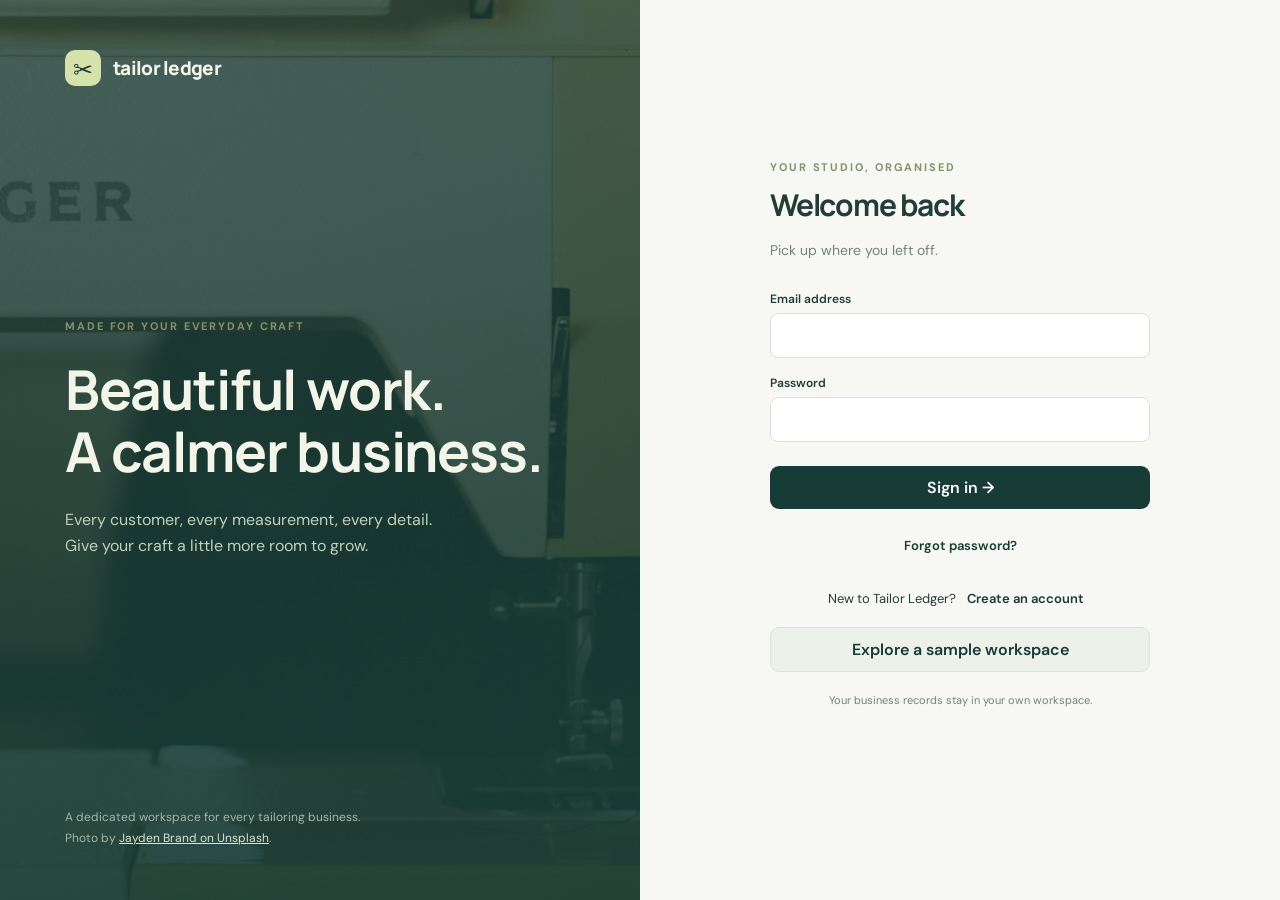
==== index.html @ 87aea22a "Initial commit" ====
<!doctype html>
<html lang="en"><head><meta charset="UTF-8"><meta name="viewport" content="width=device-width,initial-scale=1"><meta name="theme-color" content="#173b35"><meta name="description" content="A calmer workspace for your tailoring business. Manage customers, measurements and orders with Tailor Ledger."><title>Tailor Ledger · Your craft, organised</title><link rel="stylesheet" href="style.css"><link rel="stylesheet" href="features.css"></head><body><div id="app"><div class="loading">Opening your workspace…</div></div><div id="notice" role="status" aria-live="polite"></div><dialog id="dialog"></dialog><script type="module" src="app.js"></script></body></html>
---- style.css ----
@import url('https://fonts.googleapis.com/css2?family=DM+Sans:wght@400;500;600;700&family=Manrope:wght@400;500;600;700;800&display=swap');
:root{font-family:'DM Sans',sans-serif;color:#233c36;background:#f7f8f4;font-synthesis:none;--green:#173b35;--muted:#74817b;--line:#e2e7df}*{box-sizing:border-box}body{margin:0}button,input,select,textarea{font:inherit}button,a,input,select,textarea{outline-offset:4px}button{cursor:pointer}button:disabled{opacity:.55;cursor:wait}button{border:0;border-radius:9px;padding:11px 18px;background:var(--green);color:white;font-weight:600}button:hover{filter:brightness(1.1)}button.secondary{background:#edf1e9;color:var(--green);border:1px solid #dde4d8}button.ghost{background:transparent;color:var(--muted);padding:8px}h1,h2,h3,.brand{font-family:Manrope,sans-serif}h1{font-size:32px;letter-spacing:-1.2px;margin:0 0 10px}h2{font-size:20px;margin:0 0 16px}h3{font-size:16px;margin:0}p{line-height:1.6}.muted{color:var(--muted)}small{font-size:12px;color:var(--muted)}.brand{display:flex;gap:12px;align-items:center;font-size:19px;font-weight:800;letter-spacing:-.7px}.mark{display:grid;place-items:center;width:36px;height:36px;background:#d5e3ab;border-radius:10px;color:#173b35;font-size:24px}.shell{display:grid;grid-template-columns:238px 1fr;min-height:100vh}aside{background:#fff;border-right:1px solid var(--line);padding:30px 23px;display:flex;flex-direction:column;position:sticky;top:0;height:100vh}.nav-label{margin:42px 12px 14px;letter-spacing:1.8px;font-size:10px;font-weight:700;color:#8c978e}nav{display:grid;gap:8px}nav button{text-align:left;background:transparent;color:#778078;font-size:14px;font-weight:500;display:flex;gap:13px;align-items:center}nav button.active{background:#eef3e7;color:#173b35;font-weight:700}nav button span{font-size:19px;width:22px}.sidebar-bottom{margin-top:auto;border-top:1px solid var(--line);padding-top:18px}.business-label{font-size:14px;font-weight:700;overflow-wrap:anywhere}.sidebar-note{margin-top:25px;padding:16px;background:#f6f8ef;border-radius:12px;font-size:12px;line-height:1.7;color:#77836d}main{min-width:0}.topbar{height:83px;padding:0 38px;border-bottom:1px solid var(--line);display:flex;justify-content:space-between;align-items:center;background:#ffffff99;font-size:13px}.avatar{width:34px;height:34px;border-radius:50%;display:grid;place-items:center;background:#e9efdd;color:#43623c;font-weight:700}.top-right{display:flex;align-items:center;gap:15px}.content{padding:36px 38px;max-width:1500px;margin:auto}.page-head{display:flex;justify-content:space-between;align-items:center;gap:20px;margin-bottom:27px}.page-head p{margin:0;font-size:14px;color:var(--muted)}.eyebrow{font-size:11px;letter-spacing:1.9px;font-weight:700;color:#849269;margin-bottom:10px}.stats{display:grid;grid-template-columns:repeat(4,1fr);gap:17px;margin-bottom:28px}.stat{background:white;border:1px solid var(--line);padding:21px;border-radius:12px}.stat-label{font-size:12px;color:#768377;display:flex;justify-content:space-between}.stat-number{font-family:Manrope,sans-serif;font-size:29px;font-weight:700;margin:14px 0 7px;letter-spacing:-1px}.stat small{font-size:11px}.dashboard-grid{display:grid;grid-template-columns:1fr 290px;gap:22px}.panel{background:#fff;border:1px solid var(--line);border-radius:13px;overflow:hidden}.panel-head{padding:22px;display:flex;justify-content:space-between;align-items:center;border-bottom:1px solid var(--line)}.panel-head h2{margin:0;font-size:17px}.table-wrap{overflow:auto}table{width:100%;border-collapse:collapse;font-size:13px}th{font-size:10px;text-transform:uppercase;letter-spacing:1px;color:#899187;background:#fafbf8;text-align:left;font-weight:600}td,th{padding:16px 20px;border-bottom:1px solid #edf0e9;white-space:nowrap}td small{display:block;margin-top:5px}tr:last-child td{border-bottom:0}.badge{display:inline-block;padding:5px 10px;border-radius:6px;font-size:11px;background:#f0f1ec;color:#6d776d}.badge.ready{background:#e9f2e1;color:#527245}.badge.progress{background:#fff0d9;color:#97702d}.badge.delivered{background:#e6eeed;color:#466d65}.overdue{color:#b65d48}.studio-card{padding:24px;background:#eaf0de;border:1px solid #dce5cb;border-radius:13px}.studio-card .illustration{font-size:60px;color:#859e61;text-align:center;padding:22px 0 28px}.studio-card h2{line-height:1.45;font-size:21px}.studio-card p{font-size:13px;color:#69795a}.quick{margin-top:20px;padding:22px}.quick button{width:100%;text-align:left;margin-top:12px}.empty{padding:48px 24px;text-align:center;color:var(--muted)}.empty h3{color:#334b40;margin:12px}.toolbar{display:flex;gap:12px;margin-bottom:20px}.toolbar input{max-width:400px}.toolbar select{max-width:180px}input,select,textarea{display:block;width:100%;border:1px solid #dbe1d5;background:#fff;color:#233c36;border-radius:8px;padding:11px 12px}textarea{min-height:80px;resize:vertical}label{display:block;font-size:12px;font-weight:600;margin-bottom:6px}.field{margin-bottom:17px}.form-grid{display:grid;grid-template-columns:1fr 1fr;gap:0 17px}.form-actions{display:flex;justify-content:flex-end;gap:10px;margin-top:22px}.auth{display:grid;grid-template-columns:1fr 1fr;min-height:100vh}.auth-story{background:#173b35;color:#f3f5e8;padding:50px 65px;display:flex;flex-direction:column;justify-content:space-between}.auth-story .brand{color:#f3f5e8}.auth-story h1{font-size:55px;line-height:1.13;max-width:520px;margin:25px 0}.auth-story p{color:#c3d0b9;max-width:390px}.auth-art{font-size:115px;color:#c7d6a9;border:1px dashed #647a65;border-radius:50%;width:230px;height:230px;display:grid;place-items:center;margin:35px 0}.auth-story footer{font-size:12px;color:#a6b6a3}.auth-form-wrap{display:flex;align-items:center;justify-content:center;padding:40px}.auth-form{width:100%;max-width:380px}.auth-form h1{font-size:30px}.auth-form>p{font-size:14px;color:var(--muted);margin-bottom:30px}.auth-form button[type=submit]{width:100%;margin-top:7px}.auth-switch{text-align:center;font-size:13px;margin-top:20px}.auth-switch button{font-size:13px;color:var(--green)}.demo-button{width:100%;margin-top:12px}dialog{border:1px solid var(--line);border-radius:16px;width:min(650px,calc(100% - 28px));padding:28px;color:#233c36;max-height:90vh}dialog::backdrop{background:#173b3560;backdrop-filter:blur(3px)}.dialog-head{display:flex;justify-content:space-between;align-items:center;margin-bottom:22px}.dialog-head h2{margin:0}.measurement-grid{display:grid;grid-template-columns:repeat(3,1fr);gap:12px}.history{padding:15px;background:#f6f8f2;margin:12px 0;border-radius:9px}.history-values{display:flex;gap:12px;flex-wrap:wrap;margin-top:10px;font-size:12px}.error{background:#fff0e9;color:#8f4537;border-radius:8px;padding:12px;margin:16px 0;font-size:13px;line-height:1.5}.demo-banner{background:#f6efd9;color:#806b3e;padding:10px 38px;font-size:12px;display:flex;justify-content:space-between;align-items:center}.demo-banner button{font-size:12px;padding:4px 10px;background:transparent;color:#806b3e}#notice{position:fixed;bottom:24px;left:50%;transform:translateX(-50%);background:#173b35;color:white;padding:14px 20px;border-radius:10px;z-index:20;box-shadow:0 5px 20px #0002;display:none;max-width:90%;font-size:13px}.loading{padding:70px;text-align:center;color:#74817b}.settings{max-width:540px;padding:25px}.detail-actions{display:flex;gap:8px;flex-wrap:wrap;margin-bottom:20px}.detail-info{font-size:13px;line-height:1.8;margin-bottom:24px;white-space:pre-wrap}.mobile-brand{display:none}.amount{font-variant-numeric:tabular-nums}.sr-only{position:absolute;width:1px;height:1px;overflow:hidden;clip:rect(0,0,0,0)}@media(min-width:1600px){.content{padding-top:50px}}@media(max-width:1100px){.shell{grid-template-columns:200px 1fr}aside{padding:28px 16px}.content{padding:28px 24px}.topbar{padding:0 24px}.stats{grid-template-columns:repeat(2,1fr)}.dashboard-grid{grid-template-columns:1fr}.dashboard-side{display:grid;grid-template-columns:1fr 1fr;gap:18px}.quick{margin:0}.studio-card .illustration{display:none}.auth-story{padding:40px}.auth-story h1{font-size:42px}}@media(max-width:700px){.shell{display:block}aside{position:static;height:auto;padding:16px;border-right:0;border-bottom:1px solid var(--line)}aside .brand{font-size:18px}nav{display:flex;margin-top:16px;gap:5px;overflow:auto}nav button{padding:10px 12px;white-space:nowrap}nav button span{display:none}.nav-label,.sidebar-bottom,.sidebar-note{display:none}.topbar{height:58px;padding:0 18px}.content{padding:24px 16px}.page-head{align-items:flex-start}.page-head button{white-space:nowrap;padding:10px 12px;font-size:12px}h1{font-size:26px}.stats{gap:10px}.stat{padding:15px}.stat-number{font-size:24px}.dashboard-side{grid-template-columns:1fr}.studio-card{display:none}td,th{padding:14px}.auth{display:block}.auth-story{padding:22px}.auth-story h1,.auth-story p,.auth-art,.auth-story footer{display:none}.auth-form-wrap{padding:40px 24px}.form-grid{grid-template-columns:1fr}.measurement-grid{grid-template-columns:repeat(2,1fr)}.demo-banner{padding:8px 16px}dialog{padding:22px}.top-right small{display:none}.toolbar{flex-wrap:wrap}}
---- features.css ----
.auth-story{position:relative;isolation:isolate;background:#173b35}.auth-story:before{content:"";position:absolute;inset:0;background:linear-gradient(180deg,#173b35bb,#173b35e8),url('assets/sewing-studio.jpg') center/cover;z-index:-1}.auth-art{display:none}.auth-story footer{line-height:1.8}.auth-story footer a{color:#dbe4c5}.studio-photo{display:block;width:calc(100% + 48px);margin:-24px -24px 24px;height:185px;object-fit:cover;filter:saturate(.6);border-radius:13px 13px 0 0}.studio-card{overflow:hidden}.toolbar{flex-wrap:wrap}.toolbar input{flex:1;min-width:200px}.topbar select{background:transparent;border:0;padding-left:0;max-width:300px;font-weight:600}.photo-gallery{display:grid;grid-template-columns:repeat(2,minmax(0,1fr));gap:15px;margin-top:20px}.photo-gallery figure{margin:0;background:#f7f8f2;border-radius:10px;overflow:hidden}.photo-gallery img{width:100%;height:180px;object-fit:cover;display:block}.photo-gallery figcaption{padding:12px;font-size:12px;overflow-wrap:anywhere}.photo-gallery button{margin:0 8px 8px}.reminder-section{margin-top:20px}.settings-grid{display:grid;grid-template-columns:repeat(2,minmax(0,1fr));gap:24px}.settings-grid .settings{max-width:none}.export-buttons{display:grid;gap:12px}.print-frame{position:fixed;left:-10000px;width:900px;height:600px}.history p{font-size:13px}.field small{display:block;margin-top:6px}.invite-banner{margin-bottom:24px}.detail-actions{gap:8px}a{color:#416443}dialog table{font-size:12px}dialog th,dialog td{padding:10px}dialog{width:min(760px,calc(100% - 28px))}.dialog-head h2{overflow-wrap:anywhere}.history-values strong{margin-left:3px}.topbar .top-right button{white-space:nowrap}@media(max-width:900px){.settings-grid{grid-template-columns:1fr}.toolbar button{padding:10px 14px}}@media(max-width:700px){.topbar select{max-width:180px;font-size:12px}.topbar .top-right button{font-size:12px}.photo-gallery img{height:130px}.detail-actions button{font-size:12px;padding:9px 12px}.auth-story{background:#173b35}.auth-story:before{display:none}.settings-grid{gap:16px}.photo-gallery{gap:10px}.toolbar input{max-width:none}nav button{padding:10px;font-size:12px}}
.panel,.stat,.dashboard-side,.dashboard-grid>*,.settings-grid>*{min-width:0}.dashboard-grid{grid-template-columns:minmax(0,1fr) 290px}.stats{grid-template-columns:repeat(4,minmax(0,1fr))}.stat-number{overflow-wrap:anywhere}@media(max-width:1100px){.dashboard-grid{grid-template-columns:minmax(0,1fr)}.stats{grid-template-columns:repeat(2,minmax(0,1fr))}}
.billing-banner,.billing-summary{padding:22px;margin-bottom:22px}.billing-banner{background:#f6efd9;border:1px solid #e8dfc5;border-radius:12px;color:#806b3e}.billing-banner p{margin-bottom:0;font-size:13px}.plans-grid{display:grid;grid-template-columns:repeat(4,minmax(0,1fr));gap:16px}.plan-card{padding:22px;display:flex;flex-direction:column}.plan-card ul{padding-left:18px;font-size:13px;line-height:1.9;margin-bottom:25px}.plan-card button,.plan-card>small{margin-top:auto}.plan-price{font:700 27px Manrope,sans-serif;letter-spacing:-.6px}.plan-price small{font:400 11px 'DM Sans',sans-serif}.plan-card p{font-size:12px;color:var(--muted)}.current-plan{border:2px solid #9dae7c}.upgrade-panel{padding:25px;border:1px dashed #bbc7a9;border-radius:10px;background:#f4f7ee;margin:15px 0}.upgrade-panel p{font-size:13px}@media(max-width:1200px){.plans-grid{grid-template-columns:repeat(2,minmax(0,1fr))}}@media(max-width:650px){.plans-grid{grid-template-columns:minmax(0,1fr)}}
.table-wrap{position:relative;max-width:100%}nav{position:relative}
@media(min-width:701px){aside{height:100dvh;overflow-y:auto;overflow-x:hidden;overscroll-behavior-y:contain;scrollbar-width:thin;scrollbar-color:#b8c8a7 transparent}aside>*{flex-shrink:0}aside nav{flex:none}.sidebar-bottom{padding-bottom:8px}}@media(max-width:700px){aside{height:auto;overflow:visible}nav{display:grid;grid-template-columns:repeat(4,minmax(0,1fr));gap:6px;overflow:visible}nav button{width:100%;justify-content:center;padding:10px 4px;font-size:12px}}
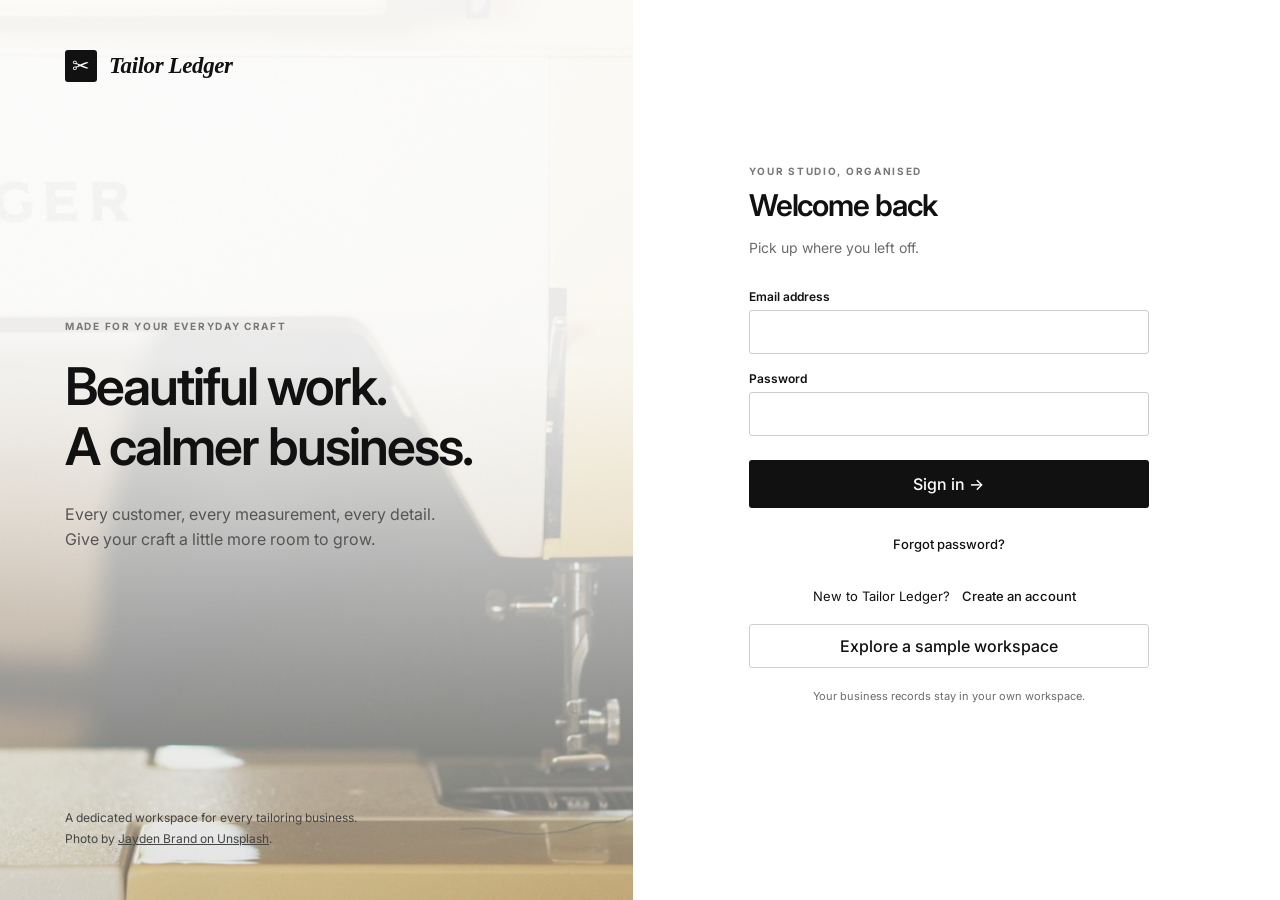
==== commit 5182eea5: "update project" ====
--- a/index.html
+++ b/index.html
@@ -1,2 +1,2 @@
 <!doctype html>
-<html lang="en"><head><meta charset="UTF-8"><meta name="viewport" content="width=device-width,initial-scale=1"><meta name="theme-color" content="#173b35"><meta name="description" content="A calmer workspace for your tailoring business. Manage customers, measurements and orders with Tailor Ledger."><title>Tailor Ledger · Your craft, organised</title><link rel="stylesheet" href="style.css"><link rel="stylesheet" href="features.css"></head><body><div id="app"><div class="loading">Opening your workspace…</div></div><div id="notice" role="status" aria-live="polite"></div><dialog id="dialog"></dialog><script type="module" src="app.js"></script></body></html>
+<html lang="en"><head><meta charset="UTF-8"><meta name="viewport" content="width=device-width,initial-scale=1,viewport-fit=cover"><meta name="theme-color" content="#ffffff"><meta name="description" content="A calmer workspace for your tailoring business. Manage customers, measurements and orders with Tailor Ledger."><title>Tailor Ledger · Your craft, organised</title><link rel="stylesheet" href="style.css"><link rel="stylesheet" href="features.css"><link rel="stylesheet" href="theme.css"></head><body><div id="app"><div class="loading">Opening your workspace…</div></div><div id="notice" role="status" aria-live="polite"></div><dialog id="dialog"></dialog><script type="module" src="app.js"></script></body></html>
--- a/theme.css
+++ b/theme.css
@@ -0,0 +1,8 @@
+@import url('https://fonts.googleapis.com/css2?family=Inter:wght@400;500;600;700&display=swap');
+:root{font-family:Inter,Arial,sans-serif;color:#111;background:#fff;--green:#111;--muted:#6b6b6b;--line:#e5e5e5;-webkit-text-size-adjust:100%;text-size-adjust:100%}
+html{overflow-x:clip}body{width:100%;max-width:100%;background:#fff}h1,h2,h3{font-family:Inter,Arial,sans-serif;color:#111}h1{font-weight:600;letter-spacing:-1.1px}button{border-radius:3px;background:#111;color:#fff;font-weight:500;transition:background-color .15s}button:hover{filter:none;background:#303030}button.secondary{background:#fff;color:#111;border:1px solid #cfcfcf}button.secondary:hover{background:#f3f3f3}button.ghost{color:#555}button.ghost:hover{background:#f4f4f4}a{color:#111}.brand{font-family:Georgia,'Times New Roman',serif;font-style:italic;letter-spacing:-.4px;font-weight:700;font-size:23px;color:#111}.mark{background:#111;color:#fff;border-radius:3px;width:32px;height:32px;font-style:normal;font-size:21px}aside{background:#fff}nav button{border-radius:3px;color:#555}nav button.active{background:#f2f2f2;color:#000}nav button:hover{background:#f7f7f7}.sidebar-note{background:#f7f7f7;color:#555;border-radius:3px}.topbar{background:#fff;height:76px}.avatar{background:#f0f0f0;color:#111}.content{padding-top:32px}.eyebrow{color:#777;font-size:10px;letter-spacing:1.7px}.panel,.stat{border-radius:3px;box-shadow:none}.stat{padding:22px;background:#fff}.stat-label,.stat small{color:#777}.stat-number{font-family:Inter,Arial,sans-serif;font-weight:600;letter-spacing:-1px}.panel-head{background:#fff}.panel-head h2{font-weight:600}th{background:#fafafa;color:#666}td small{color:#777}.badge{border-radius:3px}.badge.ready{background:#eaf0e9;color:#43523e}.badge.progress{background:#f6eee8;color:#856343}.history{background:#f7f7f7;border-radius:3px}.studio-card{background:#f6f6f6;border-color:#e5e5e5;border-radius:3px}.studio-photo{border-radius:0;filter:grayscale(.6)}.studio-card p{color:#666}.studio-card h2{font-size:20px}.quick{border-radius:3px}.demo-banner,.billing-banner{background:#f7f7f7;color:#555;border-color:#e5e5e5}.demo-banner button{color:#111}.billing-banner{border-radius:3px}.plan-price{font-family:Inter,Arial,sans-serif}.current-plan{border:2px solid #111}.upgrade-panel{background:#f8f8f8;border-color:#ccc;border-radius:3px}.error{border-radius:3px}.auth-story{background:#f6f6f6;color:#111;position:relative;justify-content:space-between}.auth-story:before{background:linear-gradient(180deg,#ffffffef 0%,#ffffffe6 40%,#ffffff4d 100%),url('assets/sewing-studio.jpg') center/cover}.auth-story .brand{color:#111}.auth-story h1{font-size:52px;font-weight:600;letter-spacing:-2px;line-height:1.15}.auth-story p{color:#555}.auth-story footer,.auth-story footer a{color:#444}.auth-form{max-width:400px}.auth-form h1{font-weight:600}.auth-form-wrap{background:#fff}.auth-form button[type=submit]{padding:14px}.auth-switch button{color:#111}input,select,textarea{border-color:#ccc;border-radius:3px;color:#111;background:#fff}input:focus-visible,select:focus-visible,textarea:focus-visible{outline:2px solid #555}dialog{border-radius:5px;max-height:calc(100svh - 32px);overflow-y:auto;overscroll-behavior:contain;-webkit-overflow-scrolling:touch;color:#111}dialog::backdrop{background:#0007;backdrop-filter:none}.dialog-head h2{color:#111}.photo-gallery figure{border-radius:3px;background:#f7f7f7}.studio-hero{display:grid;grid-template-columns:minmax(0,1fr) minmax(0,1fr);background:#f4f3f1;overflow:hidden;margin-bottom:28px;border:1px solid #eee;min-height:260px}.hero-copy{padding:35px}.hero-copy h2{font-size:38px;line-height:1.1;letter-spacing:-1.3px;margin:12px 0 18px}.hero-copy p{font-size:13px;max-width:300px;color:#555}.studio-hero>img{width:100%;height:100%;min-height:260px;max-height:330px;object-fit:cover;filter:saturate(.4)}.hero-copy button{margin-top:10px}.mobile-logout{display:none}.shell{min-height:100svh}.auth{min-height:100svh}.table-wrap{overscroll-behavior-x:contain;-webkit-overflow-scrolling:touch}.dialog-open{position:fixed;left:0;right:0;overflow:hidden}#notice{left:16px;right:16px;bottom:max(16px,env(safe-area-inset-bottom));transform:none;width:fit-content;max-width:calc(100% - 32px);margin-inline:auto;border-radius:4px;background:#111;overflow-wrap:anywhere;z-index:30}.photo-gallery img{height:180px}.auth-form-wrap{min-width:0}.sidebar-bottom small{font-style:normal}
+@media(min-width:701px){aside{height:100svh;scrollbar-color:#bbb transparent}html{scrollbar-gutter:stable}}
+@media(max-width:1100px){.hero-copy h2{font-size:32px}.hero-copy{padding:25px}}
+@media(max-width:700px){aside{padding:18px 16px 12px}aside .brand{font-size:22px}nav{gap:4px}nav button{min-height:42px;font-size:12px}.topbar{padding:10px 16px;height:auto;min-height:64px;gap:12px}.topbar>div:first-child{min-width:0;flex:1}.topbar select{width:100%;max-width:none;font-size:16px;padding:8px 0}.top-right{gap:6px;flex-shrink:0}.top-right>[data-action="nav-reminders"],.top-right .avatar{display:none}.mobile-logout{display:inline-flex;align-items:center;justify-content:center;min-height:44px;padding:10px 13px;white-space:nowrap;font-size:13px;border:1px solid #111;background:#111;color:#fff}.content{padding:24px 16px}.page-head{gap:12px}.page-head>div{min-width:0}.page-head h1{font-size:25px}.page-head button{min-height:44px;flex-shrink:0}.studio-hero{grid-template-columns:minmax(0,1fr);min-height:0;margin-bottom:20px}.hero-copy{padding:24px}.hero-copy h2{font-size:32px}.studio-hero>img{height:180px;min-height:180px;max-height:180px}.stats{gap:10px}.stat{padding:16px 12px}.stat-number{font-size:clamp(18px,5vw,24px);letter-spacing:-.7px}.stat-label{font-size:11px}.stat small{font-size:10px}.panel-head{padding:16px;gap:10px}.panel-head h2{font-size:15px}.panel-head button{flex-shrink:0;font-size:12px}.auth-story{padding:24px 20px}.auth-story:before{display:none}.auth-story h1,.auth-story p,.auth-story footer{display:none}.auth-story .brand{font-size:24px}.auth-form-wrap{padding:30px 20px;min-height:0!important}.auth-form-wrap h1{font-size:28px}.auth-form{max-width:none}input,select,textarea,.toolbar select,.toolbar input{font-size:16px;min-height:44px}.form-actions button{min-height:44px}dialog{width:calc(100% - 24px);padding:20px;max-height:calc(100svh - 24px);margin:auto;touch-action:pan-y}.dialog-head{gap:12px}.dialog-head h2{font-size:20px}.dialog-head button{min-width:44px;min-height:44px}.photo-gallery img{height:130px}.demo-banner{gap:12px;line-height:1.5}.demo-banner span{min-width:0}.demo-banner button{flex-shrink:0;max-width:120px}.plan-price{font-size:28px}}
+@media(prefers-reduced-motion:reduce){*,*::before,*::after{scroll-behavior:auto!important;transition:none!important;animation:none!important}}
+.dashboard-grid{align-items:start}
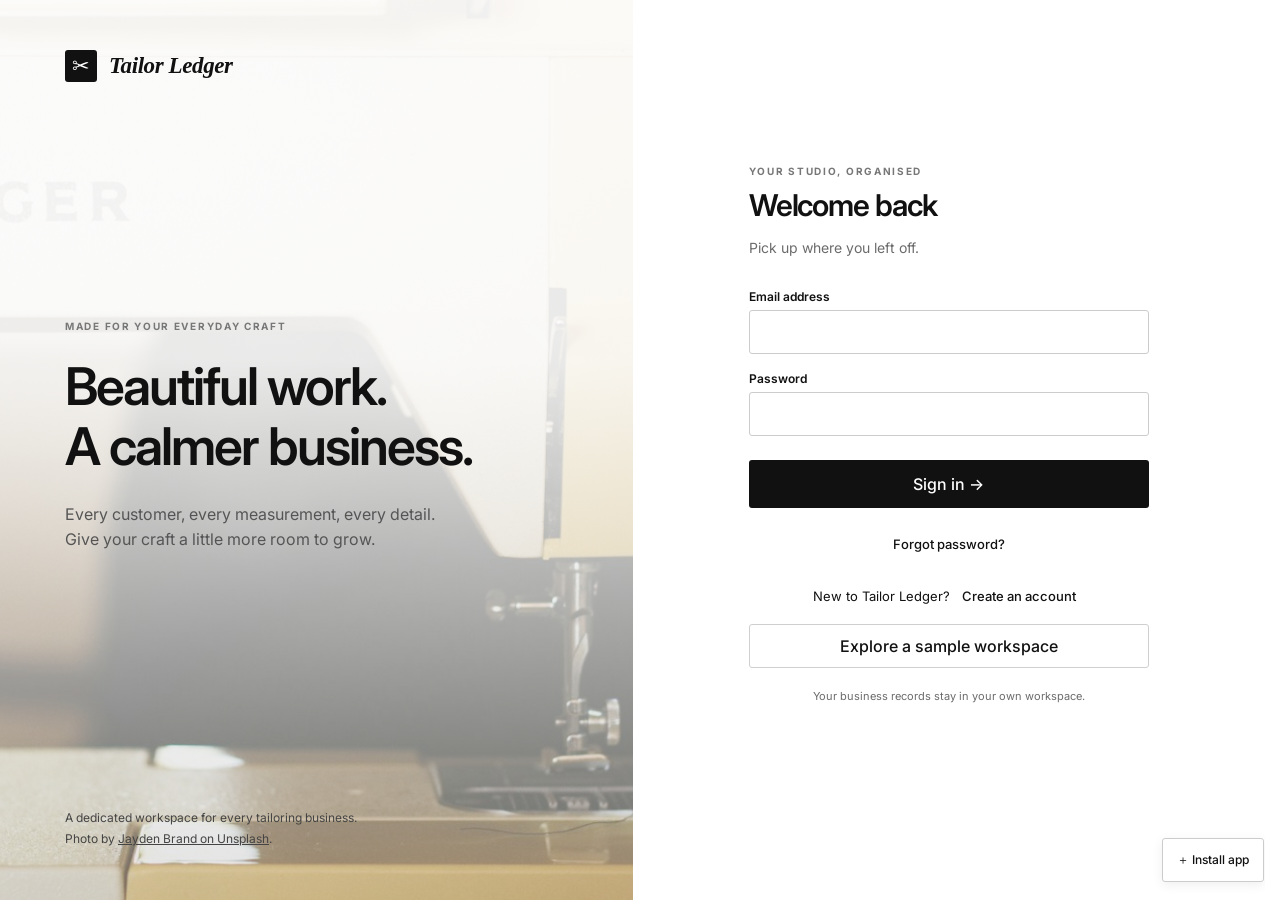
==== commit d90b6dd8: "web app" ====
--- a/index.html
+++ b/index.html
@@ -1,2 +1,2 @@
 <!doctype html>
-<html lang="en"><head><meta charset="UTF-8"><meta name="viewport" content="width=device-width,initial-scale=1,viewport-fit=cover"><meta name="theme-color" content="#ffffff"><meta name="description" content="A calmer workspace for your tailoring business. Manage customers, measurements and orders with Tailor Ledger."><title>Tailor Ledger · Your craft, organised</title><link rel="stylesheet" href="style.css"><link rel="stylesheet" href="features.css"><link rel="stylesheet" href="theme.css"></head><body><div id="app"><div class="loading">Opening your workspace…</div></div><div id="notice" role="status" aria-live="polite"></div><dialog id="dialog"></dialog><script type="module" src="app.js"></script></body></html>
+<html lang="en"><head><meta charset="UTF-8"><meta name="viewport" content="width=device-width,initial-scale=1,viewport-fit=cover"><meta name="theme-color" content="#ffffff"><meta name="description" content="A calmer workspace for your tailoring business. Manage customers, measurements and orders with Tailor Ledger."><title>Tailor Ledger · Your craft, organised</title><link rel="stylesheet" href="style.css"><link rel="stylesheet" href="features.css"><link rel="stylesheet" href="theme.css"><link rel="manifest" href="/manifest.webmanifest"><link rel="apple-touch-icon" sizes="180x180" href="/icons/apple-touch-icon.png"><link rel="icon" type="image/png" sizes="192x192" href="/icons/icon-192.png"><meta name="apple-mobile-web-app-title" content="Tailor Ledger"><meta name="apple-mobile-web-app-capable" content="yes"><link rel="stylesheet" href="/pwa.css"></head><body><div id="app"><div class="loading">Opening your workspace…</div></div><div id="notice" role="status" aria-live="polite"></div><dialog id="dialog"></dialog><script type="module" src="app.js"></script><script type="module" src="/pwa.js"></script></body></html>
--- a/theme.css
+++ b/theme.css
@@ -6,3 +6,8 @@
 @media(max-width:700px){aside{padding:18px 16px 12px}aside .brand{font-size:22px}nav{gap:4px}nav button{min-height:42px;font-size:12px}.topbar{padding:10px 16px;height:auto;min-height:64px;gap:12px}.topbar>div:first-child{min-width:0;flex:1}.topbar select{width:100%;max-width:none;font-size:16px;padding:8px 0}.top-right{gap:6px;flex-shrink:0}.top-right>[data-action="nav-reminders"],.top-right .avatar{display:none}.mobile-logout{display:inline-flex;align-items:center;justify-content:center;min-height:44px;padding:10px 13px;white-space:nowrap;font-size:13px;border:1px solid #111;background:#111;color:#fff}.content{padding:24px 16px}.page-head{gap:12px}.page-head>div{min-width:0}.page-head h1{font-size:25px}.page-head button{min-height:44px;flex-shrink:0}.studio-hero{grid-template-columns:minmax(0,1fr);min-height:0;margin-bottom:20px}.hero-copy{padding:24px}.hero-copy h2{font-size:32px}.studio-hero>img{height:180px;min-height:180px;max-height:180px}.stats{gap:10px}.stat{padding:16px 12px}.stat-number{font-size:clamp(18px,5vw,24px);letter-spacing:-.7px}.stat-label{font-size:11px}.stat small{font-size:10px}.panel-head{padding:16px;gap:10px}.panel-head h2{font-size:15px}.panel-head button{flex-shrink:0;font-size:12px}.auth-story{padding:24px 20px}.auth-story:before{display:none}.auth-story h1,.auth-story p,.auth-story footer{display:none}.auth-story .brand{font-size:24px}.auth-form-wrap{padding:30px 20px;min-height:0!important}.auth-form-wrap h1{font-size:28px}.auth-form{max-width:none}input,select,textarea,.toolbar select,.toolbar input{font-size:16px;min-height:44px}.form-actions button{min-height:44px}dialog{width:calc(100% - 24px);padding:20px;max-height:calc(100svh - 24px);margin:auto;touch-action:pan-y}.dialog-head{gap:12px}.dialog-head h2{font-size:20px}.dialog-head button{min-width:44px;min-height:44px}.photo-gallery img{height:130px}.demo-banner{gap:12px;line-height:1.5}.demo-banner span{min-width:0}.demo-banner button{flex-shrink:0;max-width:120px}.plan-price{font-size:28px}}
 @media(prefers-reduced-motion:reduce){*,*::before,*::after{scroll-behavior:auto!important;transition:none!important;animation:none!important}}
 .dashboard-grid{align-items:start}
+@media(max-width:700px){.topbar{position:sticky;top:0;z-index:15;background:#fff;padding-top:max(10px,env(safe-area-inset-top));box-shadow:0 1px 0 #e5e5e5}.topbar select{max-width:100%}.dialog-open .topbar{z-index:15}dialog{scroll-margin-top:80px}}.message-stats{display:grid;grid-template-columns:repeat(3,minmax(0,1fr));gap:16px;margin-bottom:22px}.message-list{display:grid;gap:14px}.message-card{padding:22px;display:flex;align-items:center;justify-content:space-between;gap:20px}.message-card p{font-size:13px;margin:8px 0}.message-card .detail-actions{margin:0;justify-content:flex-end}.message-hint{font-size:12px;color:#666;background:#f7f7f7;padding:12px}.message-card>div{min-width:0}#message-text{white-space:pre-wrap;line-height:1.6;min-height:210px}.message-card h3{overflow-wrap:anywhere}@media(max-width:700px){.message-stats{gap:8px}.message-stats .stat{padding:15px 10px}.message-stats .stat-label{line-height:1.5}.message-card{padding:18px;display:block}.message-card .detail-actions{margin-top:16px;justify-content:flex-start}.message-card .detail-actions button{min-height:44px}.message-stats .stat-number{font-size:24px}}
+.page-navigation{display:flex;align-items:center;gap:12px;margin-bottom:22px;font-size:12px;color:#777}.page-navigation button{min-height:42px}.page-navigation button:disabled{cursor:default;opacity:.4}.dialog-navigation{margin:-8px 0 10px}.dialog-navigation button{min-height:44px}.dialog-notice{padding:12px;background:#f5f5ef;border:1px solid #ddd;border-radius:3px;color:#333;line-height:1.6;font-size:13px;margin-bottom:18px;overflow-wrap:anywhere}
+.mobile-menu{display:none}.workspace-switcher{min-width:0}@media(max-width:700px){aside{display:none}.topbar{position:sticky;top:0;z-index:20;gap:8px;padding-left:max(12px,env(safe-area-inset-left));padding-right:max(12px,env(safe-area-inset-right))}.workspace-switcher{flex:1;min-width:0}.topbar .workspace-switcher select{font-size:16px;overflow:hidden;text-overflow:ellipsis}.mobile-menu{display:block;position:static;flex:none}.mobile-menu summary{list-style:none;display:flex;align-items:center;justify-content:center;gap:6px;min-width:44px;min-height:44px;padding:8px;border:1px solid #ccc;border-radius:3px;cursor:pointer;font-size:13px}.mobile-menu summary::-webkit-details-marker{display:none}.mobile-menu summary>span:first-child{font-size:22px;line-height:1}.mobile-menu[open] summary{background:#111;color:white;border-color:#111}.mobile-nav-panel{position:absolute;top:100%;left:0;right:0;padding:18px;background:#fff;border-bottom:1px solid #ddd;box-shadow:0 12px 18px #0002;max-height:calc(100svh - 80px);overflow-y:auto;overscroll-behavior:contain}.mobile-nav-title{font-size:11px;text-transform:uppercase;letter-spacing:1.5px;color:#777;margin:0 0 10px}.mobile-nav-panel nav{display:grid;grid-template-columns:repeat(2,minmax(0,1fr));margin:0;gap:8px}.mobile-nav-panel nav button{justify-content:flex-start;min-height:48px;padding:12px;font-size:14px}.mobile-nav-panel nav button span{display:inline-block;font-size:18px}.mobile-logout{padding:10px;font-size:12px}.mobile-menu:not([open])>.mobile-nav-panel{display:none}}@media(max-width:390px){.menu-word{display:none}}
+.admin-link{display:flex;align-items:center;min-height:44px;padding:11px 18px;color:#111;font-size:14px;text-decoration:none;border:1px solid #ddd;border-radius:3px}.admin-link:hover{background:#f5f5f5}
+.measurement-section{grid-column:1/-1;margin:12px 0 4px;padding-bottom:10px;border-bottom:1px solid #ddd;font-size:16px}
--- a/pwa.css
+++ b/pwa.css
@@ -0,0 +1 @@
+#install-app{position:fixed;bottom:calc(18px + env(safe-area-inset-bottom));right:max(16px,env(safe-area-inset-right));z-index:16;font-size:12px;min-height:44px;padding:10px 14px;border:1px solid #ccc;box-shadow:0 3px 12px #0001;background:white;color:#111}#install-app[hidden],#connection-banner[hidden]{display:none}.dialog-open #install-app{display:none}#install-instructions{max-width:500px}#install-instructions p{font-size:14px;line-height:1.8}#connection-banner{position:fixed;bottom:0;left:0;right:0;z-index:25;padding:12px 16px;background:#fff4d7;border-top:1px solid #e5d6a9;text-align:center;font:13px system-ui,sans-serif}body:has(#connection-banner:not([hidden])) #install-app{bottom:76px}@media(display-mode:standalone){#install-app{display:none}}
